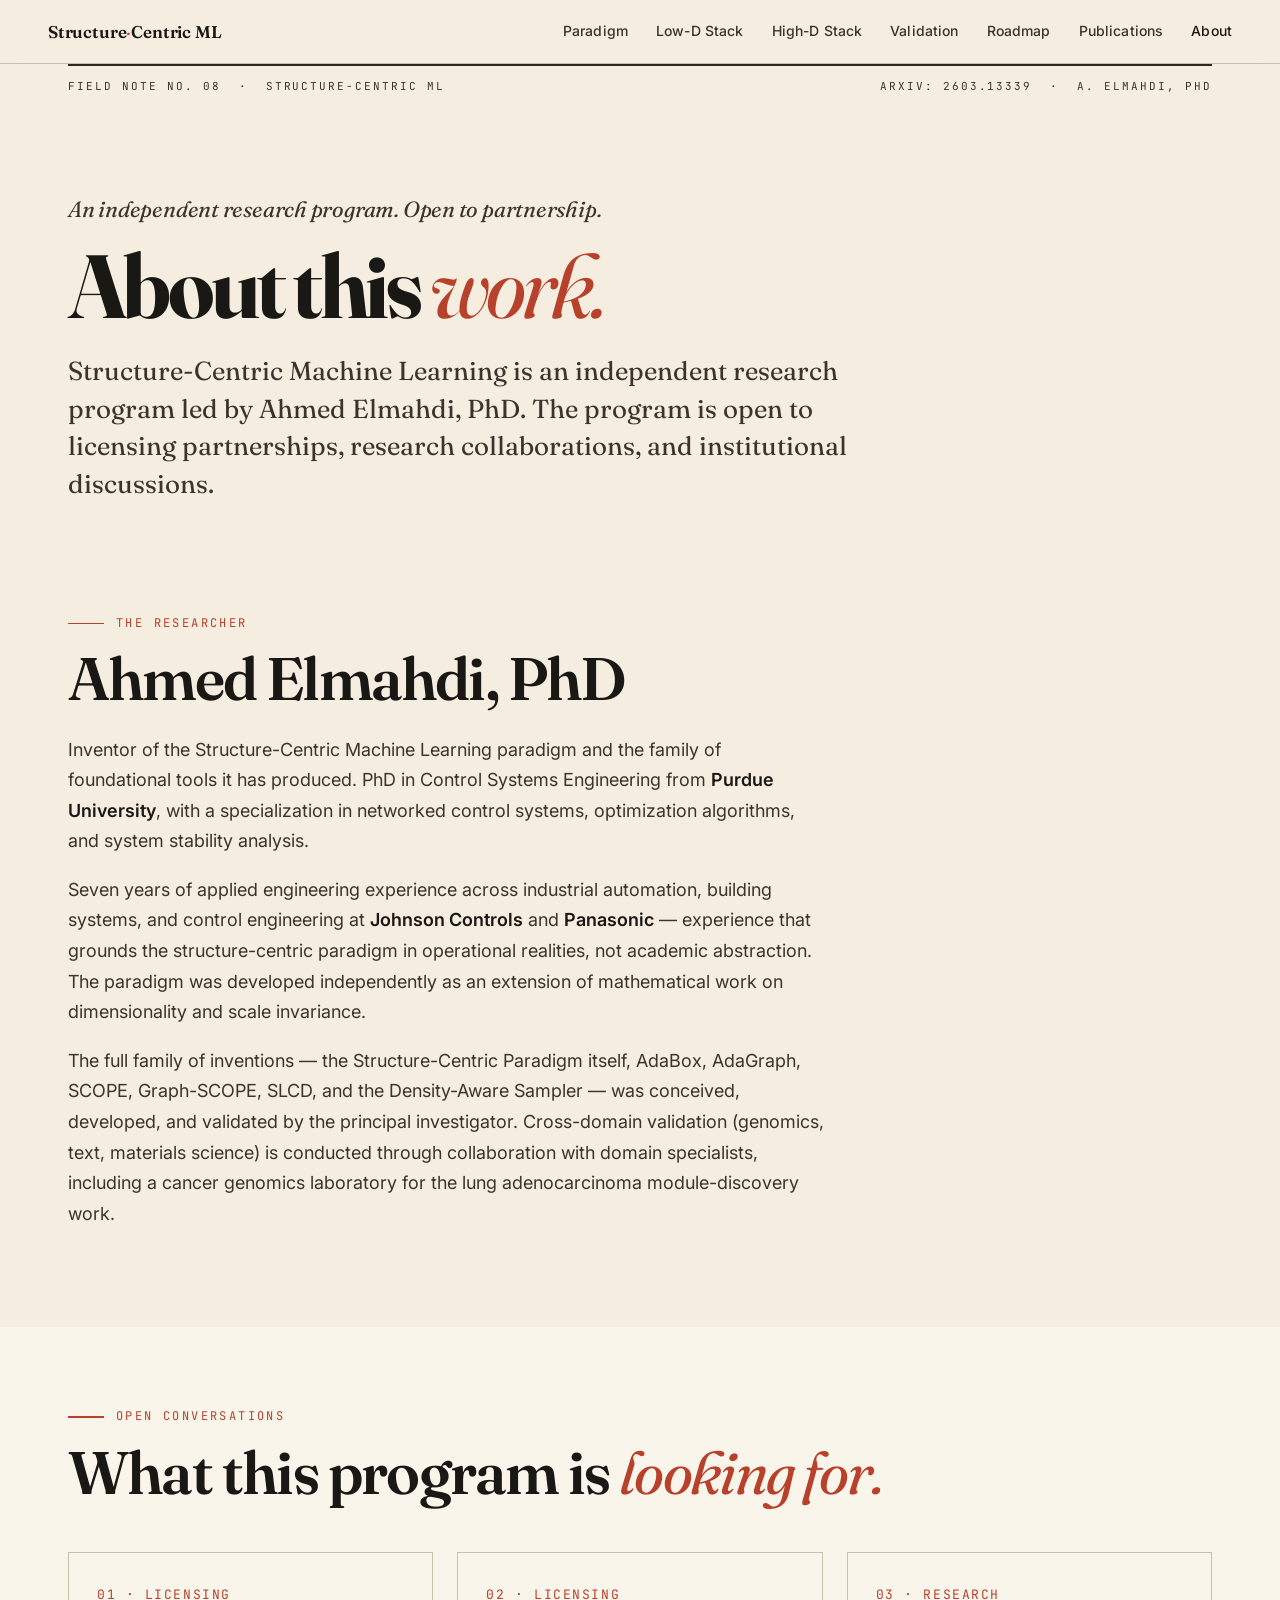
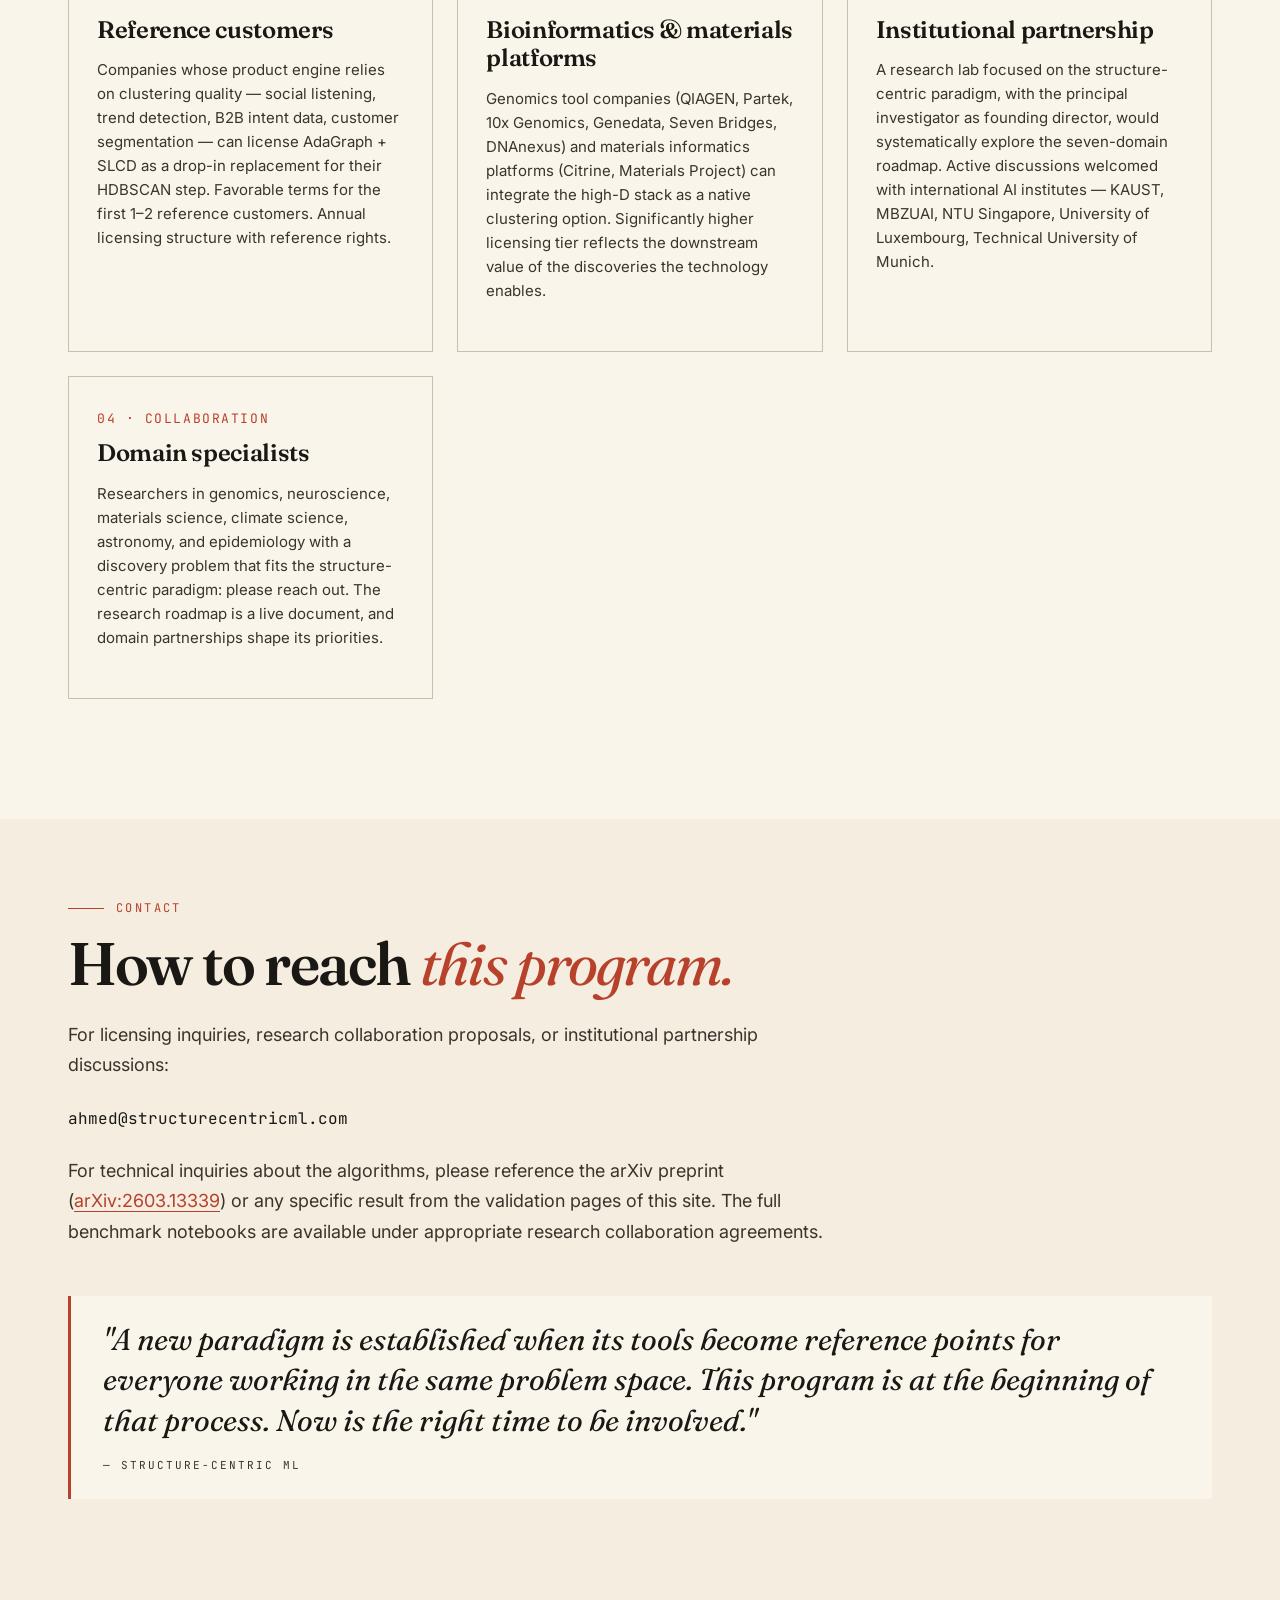
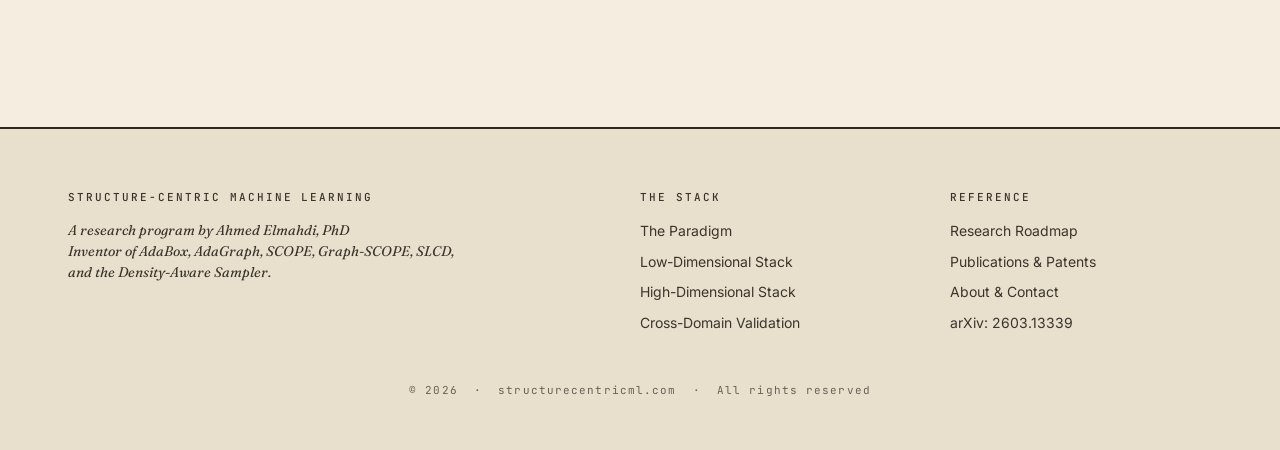
==== about.html @ 23258de5 "Launch structurecentricml.com" ====
<!DOCTYPE html>
<html lang="en">
<head>
<meta charset="utf-8"/>
<meta name="viewport" content="width=device-width, initial-scale=1"/>
<title>About & Contact — Structure-Centric ML</title>
<meta name="description" content="Structure-Centric Machine Learning: a new paradigm for native-dimensional clustering. AdaBox, AdaGraph, SCOPE, Graph-SCOPE, SLCD."/>
<link rel="preconnect" href="https://fonts.googleapis.com">
<link rel="preconnect" href="https://fonts.gstatic.com" crossorigin>
<link href="https://fonts.googleapis.com/css2?family=Fraunces:ital,opsz,wght@0,9..144,300;0,9..144,400;0,9..144,500;0,9..144,600;0,9..144,700;0,9..144,800;1,9..144,300;1,9..144,400;1,9..144,500;1,9..144,600&family=Inter:wght@300;400;500;600;700&family=JetBrains+Mono:wght@400;500&display=swap" rel="stylesheet">
<link rel="icon" type="image/svg+xml" href="favicon.svg"/>
<link rel="stylesheet" href="style.css"/>
</head>
<body>
<header class="topnav">
  <div class="topnav-inner">
    <a href="index.html" class="brand">Structure<span class="accent">·</span>Centric ML</a>
    <nav>
      <a href="paradigm.html"   >Paradigm</a>
      <a href="low-d.html"      >Low-D Stack</a>
      <a href="high-d.html"     >High-D Stack</a>
      <a href="validation.html" >Validation</a>
      <a href="roadmap.html"    >Roadmap</a>
      <a href="publications.html" >Publications</a>
      <a href="about.html"      class="current">About</a>
    </nav>
  </div>
</header>

<div class="container">
  <div class="issue-plate">
    <div>Field Note No. 08 &nbsp;·&nbsp; Structure-Centric ML</div>
    <div class="right">arXiv: 2603.13339 &nbsp;·&nbsp; A. Elmahdi, PhD</div>
  </div>
  <div class="page-hero">
    <div class="kicker">An independent research program. Open to partnership.</div>
    <h1>About this <span class="em">work.</span></h1>
    <p class="lede">Structure-Centric Machine Learning is an independent research program led by Ahmed Elmahdi, PhD. The program is open to licensing partnerships, research collaborations, and institutional discussions.</p>
  </div>
</div>

<section class="section">
  <div class="container">
    <div class="section-tag">The Researcher</div>
    <h2>Ahmed Elmahdi, PhD</h2>
    <p>
      Inventor of the Structure-Centric Machine Learning paradigm and the family of foundational tools
      it has produced. PhD in Control Systems Engineering from <strong>Purdue University</strong>, with a
      specialization in networked control systems, optimization algorithms, and system stability
      analysis.
    </p>
    <p>
      Seven years of applied engineering experience across industrial automation, building systems, and
      control engineering at <strong>Johnson Controls</strong> and <strong>Panasonic</strong> &mdash; experience that
      grounds the structure-centric paradigm in operational realities, not academic abstraction. The
      paradigm was developed independently as an extension of mathematical work on dimensionality
      and scale invariance.
    </p>
    <p>
      The full family of inventions &mdash; the Structure-Centric Paradigm itself, AdaBox, AdaGraph, SCOPE,
      Graph-SCOPE, SLCD, and the Density-Aware Sampler &mdash; was conceived, developed, and validated by
      the principal investigator. Cross-domain validation (genomics, text, materials science) is conducted
      through collaboration with domain specialists, including a cancer genomics laboratory for the
      lung adenocarcinoma module-discovery work.
    </p>
  </div>
</section>

<section class="section" style="background: var(--paper-soft);">
  <div class="container">
    <div class="section-tag">Open Conversations</div>
    <h2>What this program is <span class="em">looking for.</span></h2>

    <div class="card-grid mt-6">
      <div class="card">
        <div class="num">01 · LICENSING</div>
        <h3>Reference customers</h3>
        <p>
          Companies whose product engine relies on clustering quality &mdash; social listening, trend detection,
          B2B intent data, customer segmentation &mdash; can license AdaGraph + SLCD as a drop-in
          replacement for their HDBSCAN step. Favorable terms for the first 1&ndash;2 reference customers.
          Annual licensing structure with reference rights.
        </p>
      </div>
      <div class="card">
        <div class="num">02 · LICENSING</div>
        <h3>Bioinformatics &amp; materials platforms</h3>
        <p>
          Genomics tool companies (QIAGEN, Partek, 10x Genomics, Genedata, Seven Bridges, DNAnexus)
          and materials informatics platforms (Citrine, Materials Project) can integrate the high-D
          stack as a native clustering option. Significantly higher licensing tier reflects the
          downstream value of the discoveries the technology enables.
        </p>
      </div>
      <div class="card">
        <div class="num">03 · RESEARCH</div>
        <h3>Institutional partnership</h3>
        <p>
          A research lab focused on the structure-centric paradigm, with the principal investigator as
          founding director, would systematically explore the seven-domain roadmap. Active discussions
          welcomed with international AI institutes &mdash; KAUST, MBZUAI, NTU Singapore, University of
          Luxembourg, Technical University of Munich.
        </p>
      </div>
      <div class="card">
        <div class="num">04 · COLLABORATION</div>
        <h3>Domain specialists</h3>
        <p>
          Researchers in genomics, neuroscience, materials science, climate science, astronomy, and
          epidemiology with a discovery problem that fits the structure-centric paradigm: please
          reach out. The research roadmap is a live document, and domain partnerships shape its
          priorities.
        </p>
      </div>
    </div>
  </div>
</section>

<section class="section">
  <div class="container">
    <div class="section-tag">Contact</div>
    <h2>How to reach <span class="em">this program.</span></h2>
    <p>
      For licensing inquiries, research collaboration proposals, or institutional partnership discussions:
    </p>
    <p style="font-family: 'JetBrains Mono', monospace; font-size: 16px; color: var(--ink); margin-top: 24px;">
      ahmed@structurecentricml.com
    </p>
    <p style="margin-top: 24px;">
      For technical inquiries about the algorithms, please reference the arXiv preprint
      (<a href="https://arxiv.org/abs/2603.13339">arXiv:2603.13339</a>) or any specific result from the
      validation pages of this site. The full benchmark notebooks are available under appropriate
      research collaboration agreements.
    </p>
    <div class="callout mt-6">
      <div class="pull">A new paradigm is established when its tools become reference points for everyone working in the same problem space. This program is at the beginning of that process. Now is the right time to be involved.</div>
      <div class="attribution">— Structure-Centric ML</div>
    </div>
  </div>
</section>

<footer class="site-footer">
  <div class="footer-inner">
    <div>
      <h4>Structure-Centric Machine Learning</h4>
      <p class="credit">A research program by Ahmed Elmahdi, PhD<br/>
      Inventor of AdaBox, AdaGraph, SCOPE, Graph-SCOPE, SLCD,<br/>
      and the Density-Aware Sampler.</p>
    </div>
    <div>
      <h4>The Stack</h4>
      <ul>
        <li><a href="paradigm.html">The Paradigm</a></li>
        <li><a href="low-d.html">Low-Dimensional Stack</a></li>
        <li><a href="high-d.html">High-Dimensional Stack</a></li>
        <li><a href="validation.html">Cross-Domain Validation</a></li>
      </ul>
    </div>
    <div>
      <h4>Reference</h4>
      <ul>
        <li><a href="roadmap.html">Research Roadmap</a></li>
        <li><a href="publications.html">Publications &amp; Patents</a></li>
        <li><a href="about.html">About &amp; Contact</a></li>
        <li><a href="https://arxiv.org/abs/2603.13339">arXiv: 2603.13339</a></li>
      </ul>
    </div>
  </div>
  <div class="colophon">© 2026 &nbsp;·&nbsp; structurecentricml.com &nbsp;·&nbsp; All rights reserved</div>
</footer>
</body></html>
---- style.css ----
/* ─────────────────────────────────────────────────────────
   Structure-Centric ML — Editorial Design System
   ───────────────────────────────────────────────────────── */

:root {
  --paper:        #F4EDE0;
  --paper-deep:   #E8DFCC;
  --paper-soft:   #FAF5EA;
  --ink:          #1A1814;
  --ink-soft:     #3A342C;
  --ink-mute:     #6A6258;
  --rule:         #2C2820;
  --rule-soft:    #C8C0AE;
  --accent:       #B8412C;     /* warm red */
  --accent-soft:  #C9485B;
  --navy:         #2A4A6A;
  --navy-soft:    #3D6385;
  --good:         #4A6B47;
  --gold:         #B89530;
  --shadow:       rgba(40, 30, 20, 0.08);
}

* { margin: 0; padding: 0; box-sizing: border-box; }
html { scroll-behavior: smooth; }
body {
  background: var(--paper);
  color: var(--ink);
  font-family: 'Inter', -apple-system, BlinkMacSystemFont, sans-serif;
  font-size: 17px;
  line-height: 1.6;
  -webkit-font-smoothing: antialiased;
  text-rendering: optimizeLegibility;
}
img { max-width: 100%; height: auto; display: block; }

/* ─── Typography ─── */
.serif       { font-family: 'Fraunces', 'Iowan Old Style', Georgia, serif; }
.mono        { font-family: 'JetBrains Mono', 'Menlo', monospace; }
h1, h2, h3, h4 { font-family: 'Fraunces', 'Iowan Old Style', Georgia, serif; }
h1 { font-weight: 700; letter-spacing: -0.04em; line-height: 0.96; }
h2 { font-weight: 600; letter-spacing: -0.025em; line-height: 1.06; }
h3 { font-weight: 600; letter-spacing: -0.015em; line-height: 1.18; }
em, .it { font-style: italic; }

a {
  color: var(--accent);
  text-decoration: none;
  border-bottom: 1px solid currentColor;
  transition: color 120ms ease, border-color 120ms ease;
}
a:hover { color: var(--ink); }

/* ─── Layout primitives ─── */
.container { max-width: 1240px; margin: 0 auto; padding: 0 48px; }
.narrow    { max-width: 820px;  margin: 0 auto; padding: 0 32px; }
.medium    { max-width: 1080px; margin: 0 auto; padding: 0 40px; }

@media (max-width: 720px) {
  .container, .medium, .narrow { padding-left: 24px; padding-right: 24px; }
  body { font-size: 16px; }
}

/* ─── Top navigation ─── */
.topnav {
  position: sticky; top: 0; z-index: 50;
  background: rgba(244, 237, 224, 0.92);
  backdrop-filter: blur(10px);
  border-bottom: 1px solid var(--rule-soft);
}
.topnav-inner {
  display: flex; align-items: center; justify-content: space-between;
  padding: 18px 48px; max-width: 1400px; margin: 0 auto;
}
.topnav .brand {
  font-family: 'Fraunces', serif;
  font-weight: 600; font-size: 17px;
  letter-spacing: -0.01em;
  color: var(--ink); border: none;
}
.topnav .brand .accent { color: var(--accent); font-style: italic; font-weight: 500; }
.topnav nav { display: flex; gap: 28px; align-items: center; }
.topnav nav a {
  color: var(--ink-soft); border: none;
  font-size: 14px; font-weight: 500;
  letter-spacing: 0.01em;
}
.topnav nav a:hover { color: var(--accent); }
.topnav nav a.current { color: var(--ink); }

@media (max-width: 720px) {
  .topnav-inner { padding: 14px 24px; flex-wrap: wrap; gap: 12px; }
  .topnav nav { gap: 18px; flex-wrap: wrap; }
  .topnav nav a { font-size: 13px; }
}

/* ─── Issue plate (top of every page) ─── */
.issue-plate {
  display: flex; justify-content: space-between; align-items: flex-start;
  border-top: 2px solid var(--rule);
  padding-top: 12px;
  font-family: 'JetBrains Mono', monospace;
  font-size: 11px;
  letter-spacing: 0.18em;
  text-transform: uppercase;
  color: var(--ink-soft);
  margin-bottom: 36px;
}
.issue-plate .right { text-align: right; }

/* ─── Hero / page header ─── */
.page-hero { padding: 60px 0 30px; }
.kicker {
  font-family: 'Fraunces', serif;
  font-style: italic; font-weight: 400;
  font-size: 22px; color: var(--ink-soft);
  margin-bottom: 16px; letter-spacing: -0.01em;
}
.page-hero h1 {
  font-size: clamp(48px, 7vw, 92px);
  margin-bottom: 24px;
}
.page-hero h1 .em { font-style: italic; font-weight: 400; color: var(--accent); }
.page-hero .lede {
  font-family: 'Fraunces', serif;
  font-size: clamp(20px, 2.2vw, 26px);
  line-height: 1.45;
  color: var(--ink-soft);
  max-width: 780px;
  margin-top: 24px;
}

/* ─── Section heading ─── */
.section { padding: 80px 0; }
.section-tag {
  font-family: 'JetBrains Mono', monospace;
  font-size: 12px; letter-spacing: 0.2em;
  text-transform: uppercase;
  color: var(--accent);
  margin-bottom: 14px;
  display: flex; align-items: center; gap: 12px;
}
.section-tag::before {
  content: ''; width: 36px; height: 1.5px;
  background: var(--accent); display: inline-block;
}
.section h2 {
  font-size: clamp(36px, 5vw, 60px);
  margin-bottom: 24px;
  letter-spacing: -0.03em;
}
.section h2 .em { font-style: italic; font-weight: 400; color: var(--accent); }
.section p {
  font-size: 18px;
  line-height: 1.7;
  color: var(--ink-soft);
  margin-bottom: 18px;
  max-width: 760px;
}
.section p strong { color: var(--ink); font-weight: 600; }

/* ─── Stat tiles ─── */
.stat-grid {
  display: grid;
  grid-template-columns: repeat(auto-fit, minmax(220px, 1fr));
  gap: 32px;
  margin: 48px 0;
}
.stat {
  border-top: 2px solid var(--rule);
  padding-top: 18px;
}
.stat .num {
  font-family: 'Fraunces', serif;
  font-weight: 700;
  font-size: clamp(44px, 5vw, 64px);
  line-height: 1;
  color: var(--ink);
  letter-spacing: -0.03em;
}
.stat .num .unit { font-weight: 400; font-size: 0.5em; color: var(--ink-mute); margin-left: 6px; }
.stat .label {
  font-family: 'JetBrains Mono', monospace;
  font-size: 11px;
  letter-spacing: 0.16em;
  text-transform: uppercase;
  color: var(--ink-soft);
  margin-top: 12px;
}
.stat .desc {
  font-size: 14px;
  color: var(--ink-soft);
  margin-top: 8px;
  line-height: 1.5;
}

/* ─── Cards ─── */
.card-grid {
  display: grid;
  grid-template-columns: repeat(auto-fit, minmax(300px, 1fr));
  gap: 24px;
  margin: 40px 0;
}
.card {
  background: var(--paper-soft);
  border: 1px solid var(--rule-soft);
  padding: 32px 28px;
  transition: transform 200ms ease, border-color 200ms ease;
}
.card:hover { transform: translateY(-2px); border-color: var(--ink-soft); }
.card .num {
  font-family: 'JetBrains Mono', monospace;
  font-size: 13px; color: var(--accent);
  letter-spacing: 0.12em;
  margin-bottom: 10px;
}
.card h3 {
  font-size: 24px;
  margin-bottom: 14px;
  color: var(--ink);
}
.card p {
  font-size: 15px;
  line-height: 1.6;
  color: var(--ink-soft);
  margin-bottom: 16px;
}
.card .arrow {
  font-family: 'JetBrains Mono', monospace;
  font-size: 12px; letter-spacing: 0.1em;
  text-transform: uppercase;
  color: var(--accent);
  border: none;
}

/* ─── Figure (image + caption) ─── */
figure {
  margin: 40px 0;
  background: var(--paper-soft);
  border: 1px solid var(--rule-soft);
  padding: 16px;
}
figure img { width: 100%; }
figure figcaption {
  font-family: 'Fraunces', serif;
  font-size: 14px; font-style: italic;
  color: var(--ink-soft);
  margin-top: 14px;
  padding: 0 8px 4px;
  line-height: 1.5;
}
figure figcaption .src {
  font-family: 'JetBrains Mono', monospace;
  font-style: normal;
  font-size: 11px;
  color: var(--ink-mute);
  letter-spacing: 0.08em;
  text-transform: uppercase;
  margin-top: 6px;
  display: block;
}

/* ─── Big quote / callout ─── */
.callout {
  border-left: 3px solid var(--accent);
  padding: 24px 32px;
  margin: 48px 0;
  background: var(--paper-soft);
}
.callout .pull {
  font-family: 'Fraunces', serif;
  font-size: clamp(22px, 2.6vw, 30px);
  font-style: italic;
  line-height: 1.35;
  color: var(--ink);
  margin-bottom: 16px;
}
.callout .pull::before { content: '"'; }
.callout .pull::after  { content: '"'; }
.callout .attribution {
  font-family: 'JetBrains Mono', monospace;
  font-size: 11px;
  text-transform: uppercase;
  letter-spacing: 0.18em;
  color: var(--ink-soft);
}

/* ─── Tables ─── */
table {
  width: 100%; border-collapse: collapse;
  margin: 28px 0;
  font-size: 15px;
}
th, td {
  padding: 12px 14px; text-align: left;
  border-bottom: 1px solid var(--rule-soft);
}
th {
  font-family: 'JetBrains Mono', monospace;
  font-size: 11px; letter-spacing: 0.12em;
  text-transform: uppercase; color: var(--ink-soft);
  font-weight: 500;
  border-bottom: 2px solid var(--rule);
}
td.num, th.num { text-align: right; font-variant-numeric: tabular-nums; }
td.win { color: var(--good); font-weight: 600; }
td.loss { color: var(--accent); font-weight: 600; }
.bg-row { background: var(--paper-soft); }

/* ─── Stack diagram (used on Low-D / High-D pages) ─── */
.stack {
  display: grid; gap: 16px;
  margin: 40px 0;
}
.stack .layer {
  display: grid;
  grid-template-columns: 60px 1fr;
  gap: 24px; align-items: start;
  padding: 24px; background: var(--paper-soft);
  border: 1px solid var(--rule-soft);
}
.stack .layer .num {
  font-family: 'Fraunces', serif;
  font-weight: 800; font-size: 36px;
  line-height: 1; color: var(--accent);
  font-feature-settings: "lnum";
}
.stack .layer h3 { font-size: 22px; margin-bottom: 6px; }
.stack .layer .role {
  font-family: 'JetBrains Mono', monospace;
  font-size: 11px; letter-spacing: 0.12em;
  text-transform: uppercase; color: var(--ink-soft);
  margin-bottom: 10px;
}
.stack .layer p { font-size: 15px; margin-bottom: 0; }

/* ─── Footer ─── */
.site-footer {
  border-top: 2px solid var(--rule);
  margin-top: 100px;
  padding: 60px 0 50px;
  background: var(--paper-deep);
}
.site-footer .footer-inner {
  display: grid;
  grid-template-columns: 2fr 1fr 1fr;
  gap: 48px;
  max-width: 1240px; margin: 0 auto;
  padding: 0 48px;
}
.site-footer h4 {
  font-family: 'JetBrains Mono', monospace;
  font-size: 11px; font-weight: 500;
  letter-spacing: 0.18em;
  text-transform: uppercase; color: var(--ink-soft);
  margin-bottom: 14px;
}
.site-footer .credit {
  font-family: 'Fraunces', serif; font-size: 14px;
  font-style: italic; color: var(--ink-soft);
  line-height: 1.5;
}
.site-footer ul { list-style: none; }
.site-footer ul li { margin-bottom: 8px; font-size: 14px; }
.site-footer a { color: var(--ink-soft); border: none; }
.site-footer a:hover { color: var(--accent); }
.site-footer .colophon {
  text-align: center; margin-top: 40px;
  font-family: 'JetBrains Mono', monospace;
  font-size: 11px; color: var(--ink-mute);
  letter-spacing: 0.1em;
}

@media (max-width: 720px) {
  .site-footer .footer-inner { grid-template-columns: 1fr; gap: 32px; padding: 0 24px; }
}

/* ─── Hero takeaway full-bleed ─── */
.full-bleed {
  width: 100%;
  margin: 60px 0;
  border: 1px solid var(--rule-soft);
}
.full-bleed img { width: 100%; display: block; }

/* ─── Misc helpers ─── */
.mt-0  { margin-top: 0 !important; }
.mt-2  { margin-top: 16px; }
.mt-4  { margin-top: 32px; }
.mt-6  { margin-top: 48px; }
.muted { color: var(--ink-mute); }
.divider { height: 1px; background: var(--rule-soft); margin: 60px 0; }
.heavy-divider { height: 2px; background: var(--rule); margin: 60px 0; }

.pillrow { display: flex; flex-wrap: wrap; gap: 8px; margin: 16px 0; }
.pill {
  font-family: 'JetBrains Mono', monospace;
  font-size: 11px; letter-spacing: 0.1em;
  text-transform: uppercase;
  padding: 4px 10px;
  border: 1px solid var(--rule-soft);
  color: var(--ink-soft);
  background: var(--paper-soft);
}
.pill.accent { color: var(--accent); border-color: var(--accent); }
.pill.good   { color: var(--good); border-color: var(--good); }
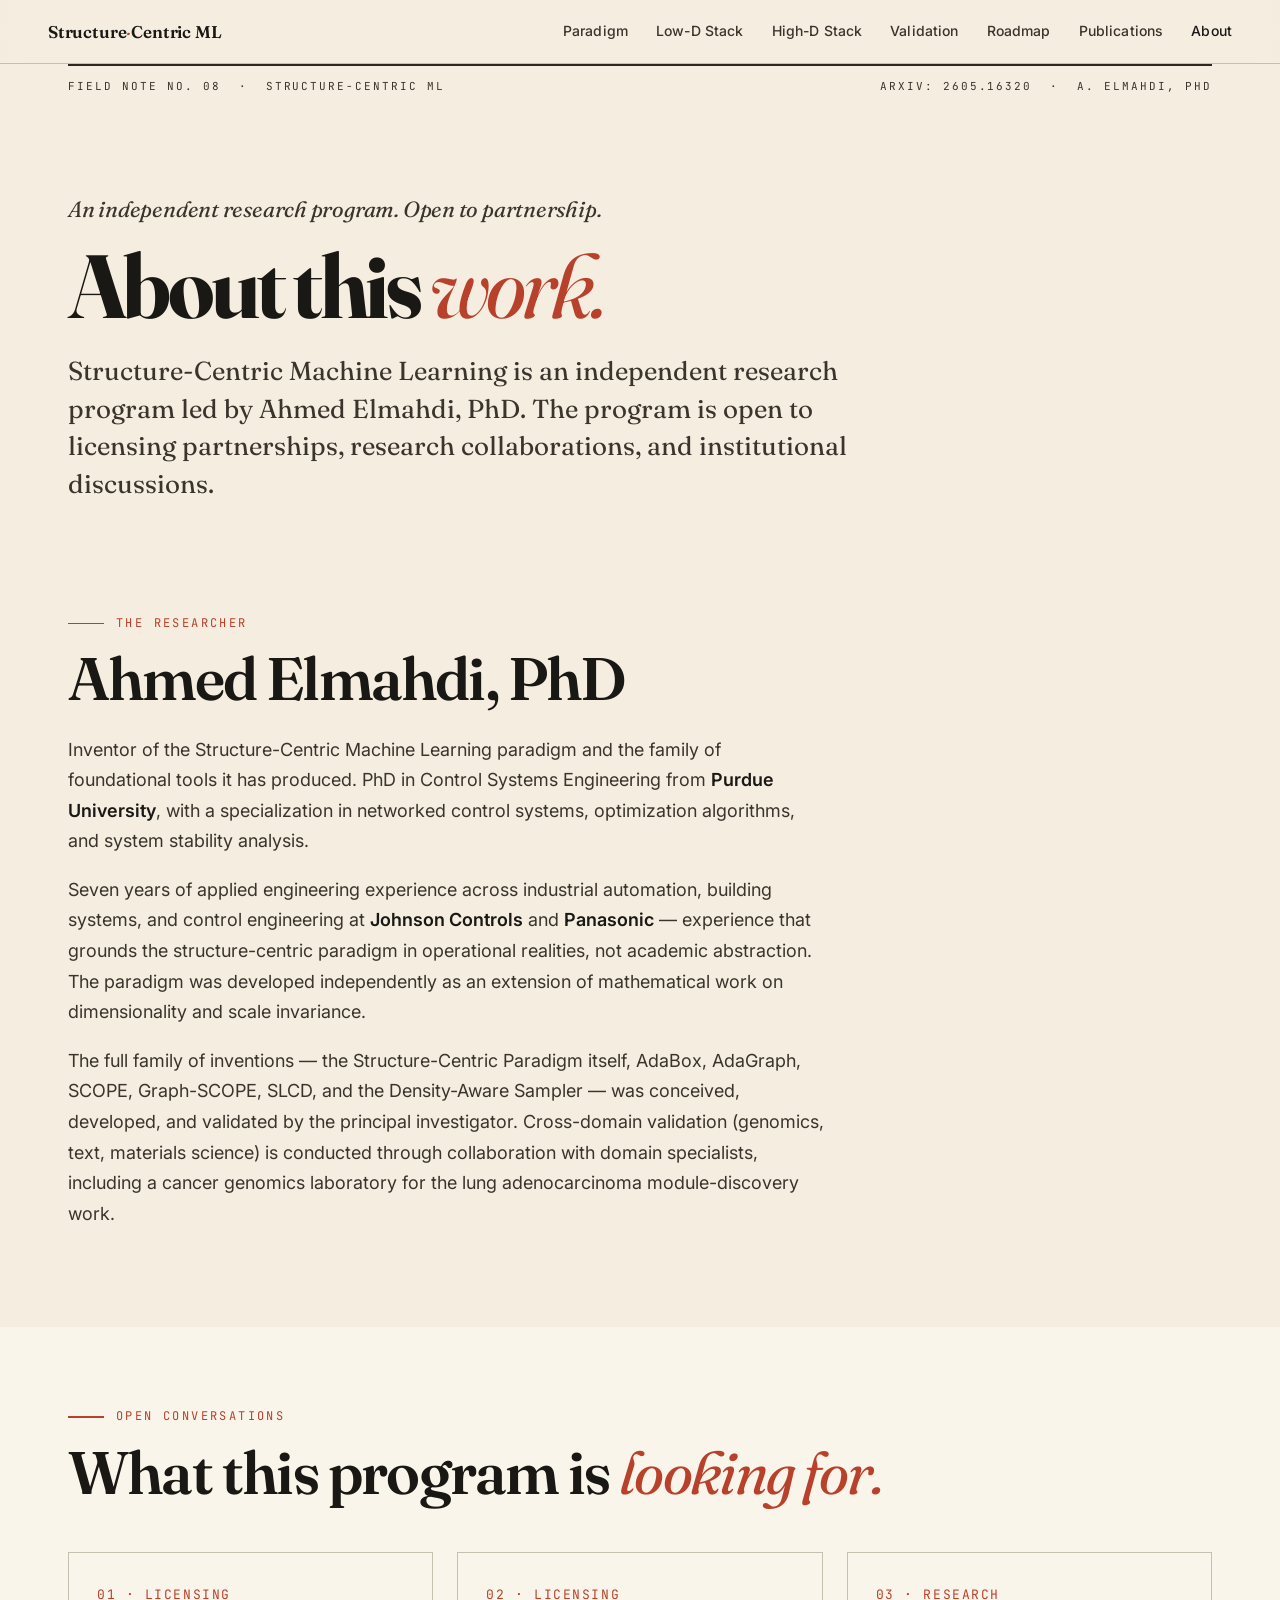
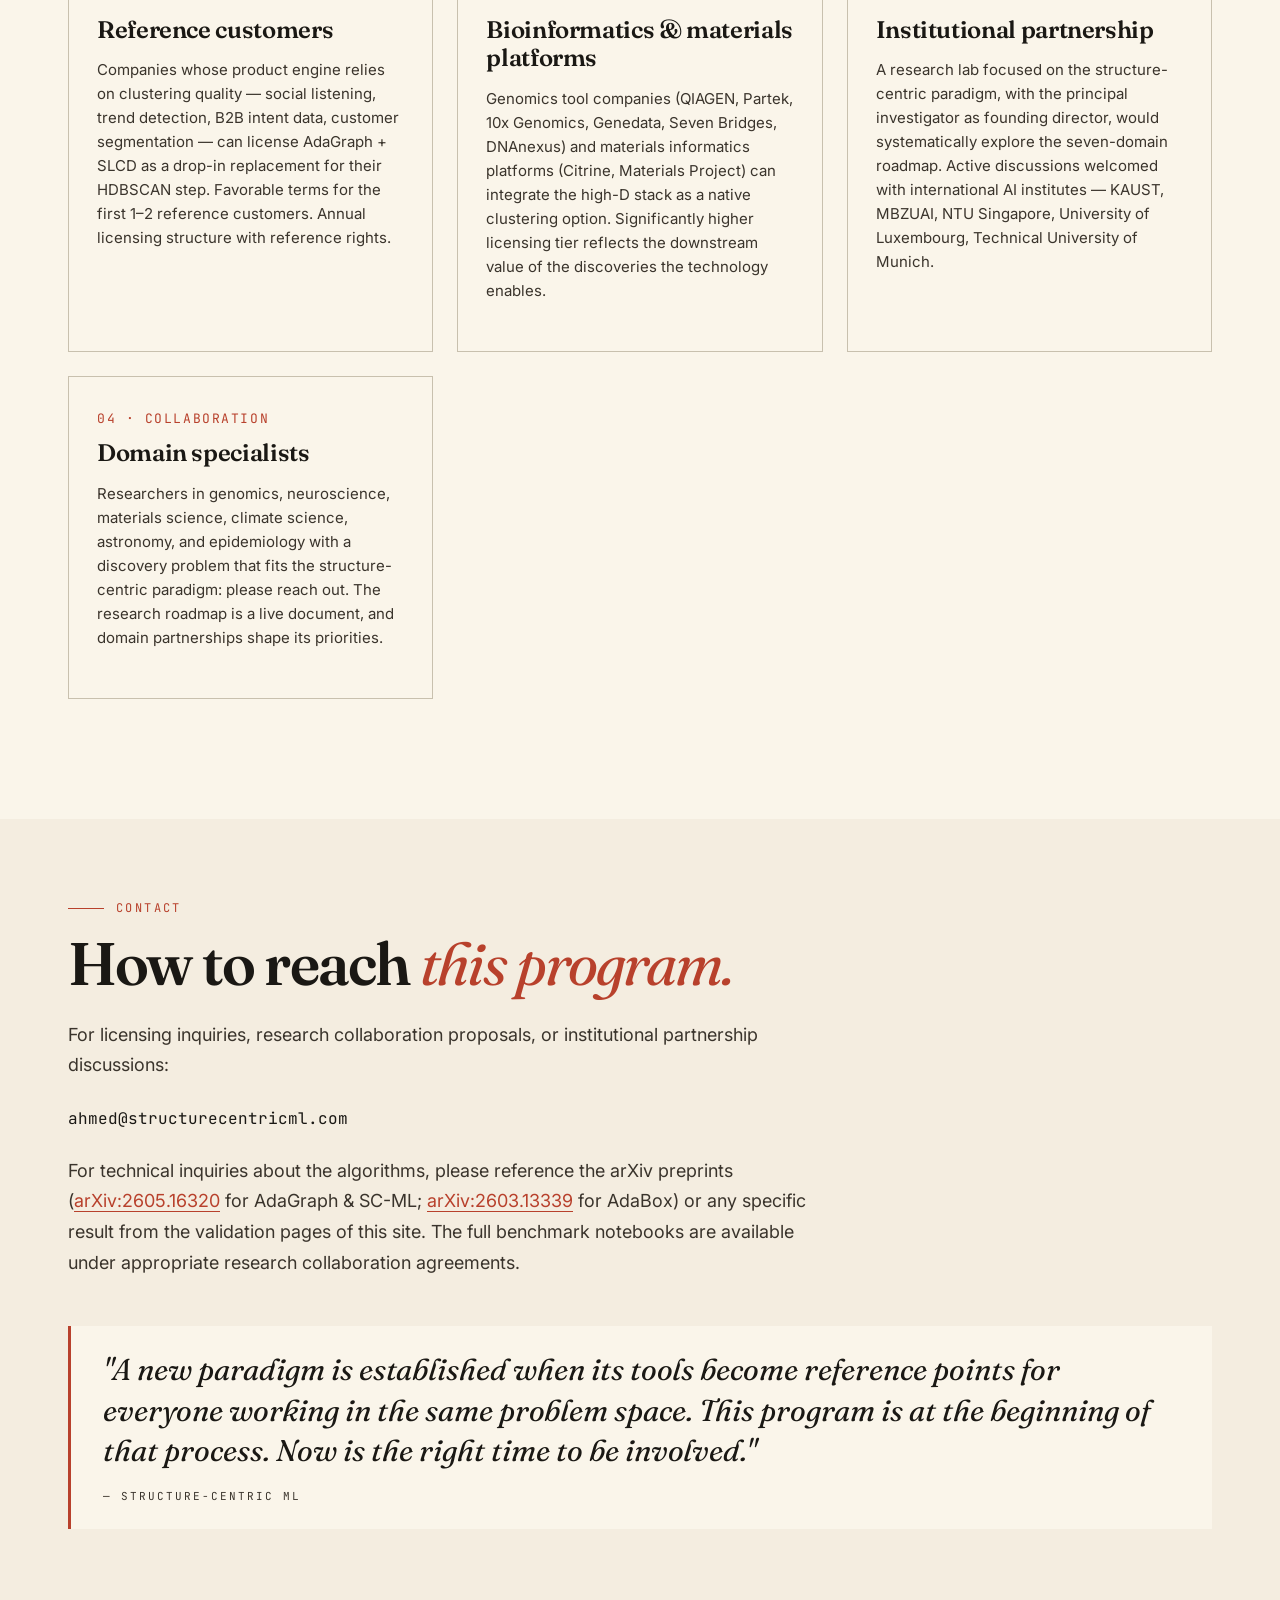
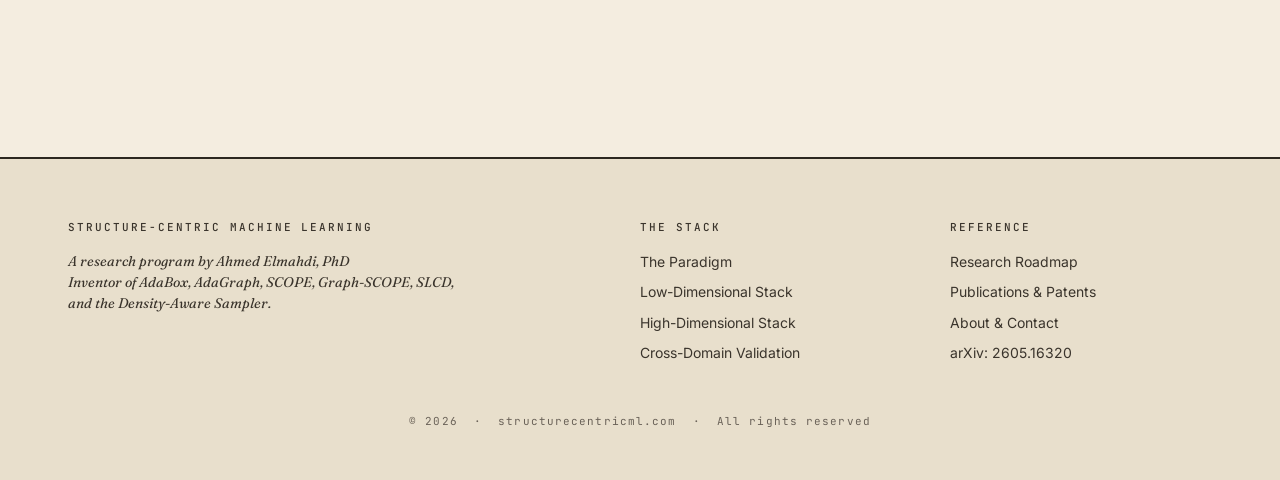
==== commit fd0ff46b: "Add AdaGraph arXiv:2605.16320 as primary SC-ML reference" ====
--- a/about.html
+++ b/about.html
@@ -30,7 +30,7 @@
 <div class="container">
   <div class="issue-plate">
     <div>Field Note No. 08 &nbsp;·&nbsp; Structure-Centric ML</div>
-    <div class="right">arXiv: 2603.13339 &nbsp;·&nbsp; A. Elmahdi, PhD</div>
+    <div class="right">arXiv: 2605.16320 &nbsp;·&nbsp; A. Elmahdi, PhD</div>
   </div>
   <div class="page-hero">
     <div class="kicker">An independent research program. Open to partnership.</div>
@@ -127,8 +127,9 @@
       ahmed@structurecentricml.com
     </p>
     <p style="margin-top: 24px;">
-      For technical inquiries about the algorithms, please reference the arXiv preprint
-      (<a href="https://arxiv.org/abs/2603.13339">arXiv:2603.13339</a>) or any specific result from the
+      For technical inquiries about the algorithms, please reference the arXiv preprints
+      (<a href="https://arxiv.org/abs/2605.16320">arXiv:2605.16320</a> for AdaGraph &amp; SC-ML;
+      <a href="https://arxiv.org/abs/2603.13339">arXiv:2603.13339</a> for AdaBox) or any specific result from the
       validation pages of this site. The full benchmark notebooks are available under appropriate
       research collaboration agreements.
     </p>
@@ -162,7 +163,7 @@
         <li><a href="roadmap.html">Research Roadmap</a></li>
         <li><a href="publications.html">Publications &amp; Patents</a></li>
         <li><a href="about.html">About &amp; Contact</a></li>
-        <li><a href="https://arxiv.org/abs/2603.13339">arXiv: 2603.13339</a></li>
+        <li><a href="https://arxiv.org/abs/2605.16320">arXiv: 2605.16320</a></li>
       </ul>
     </div>
   </div>
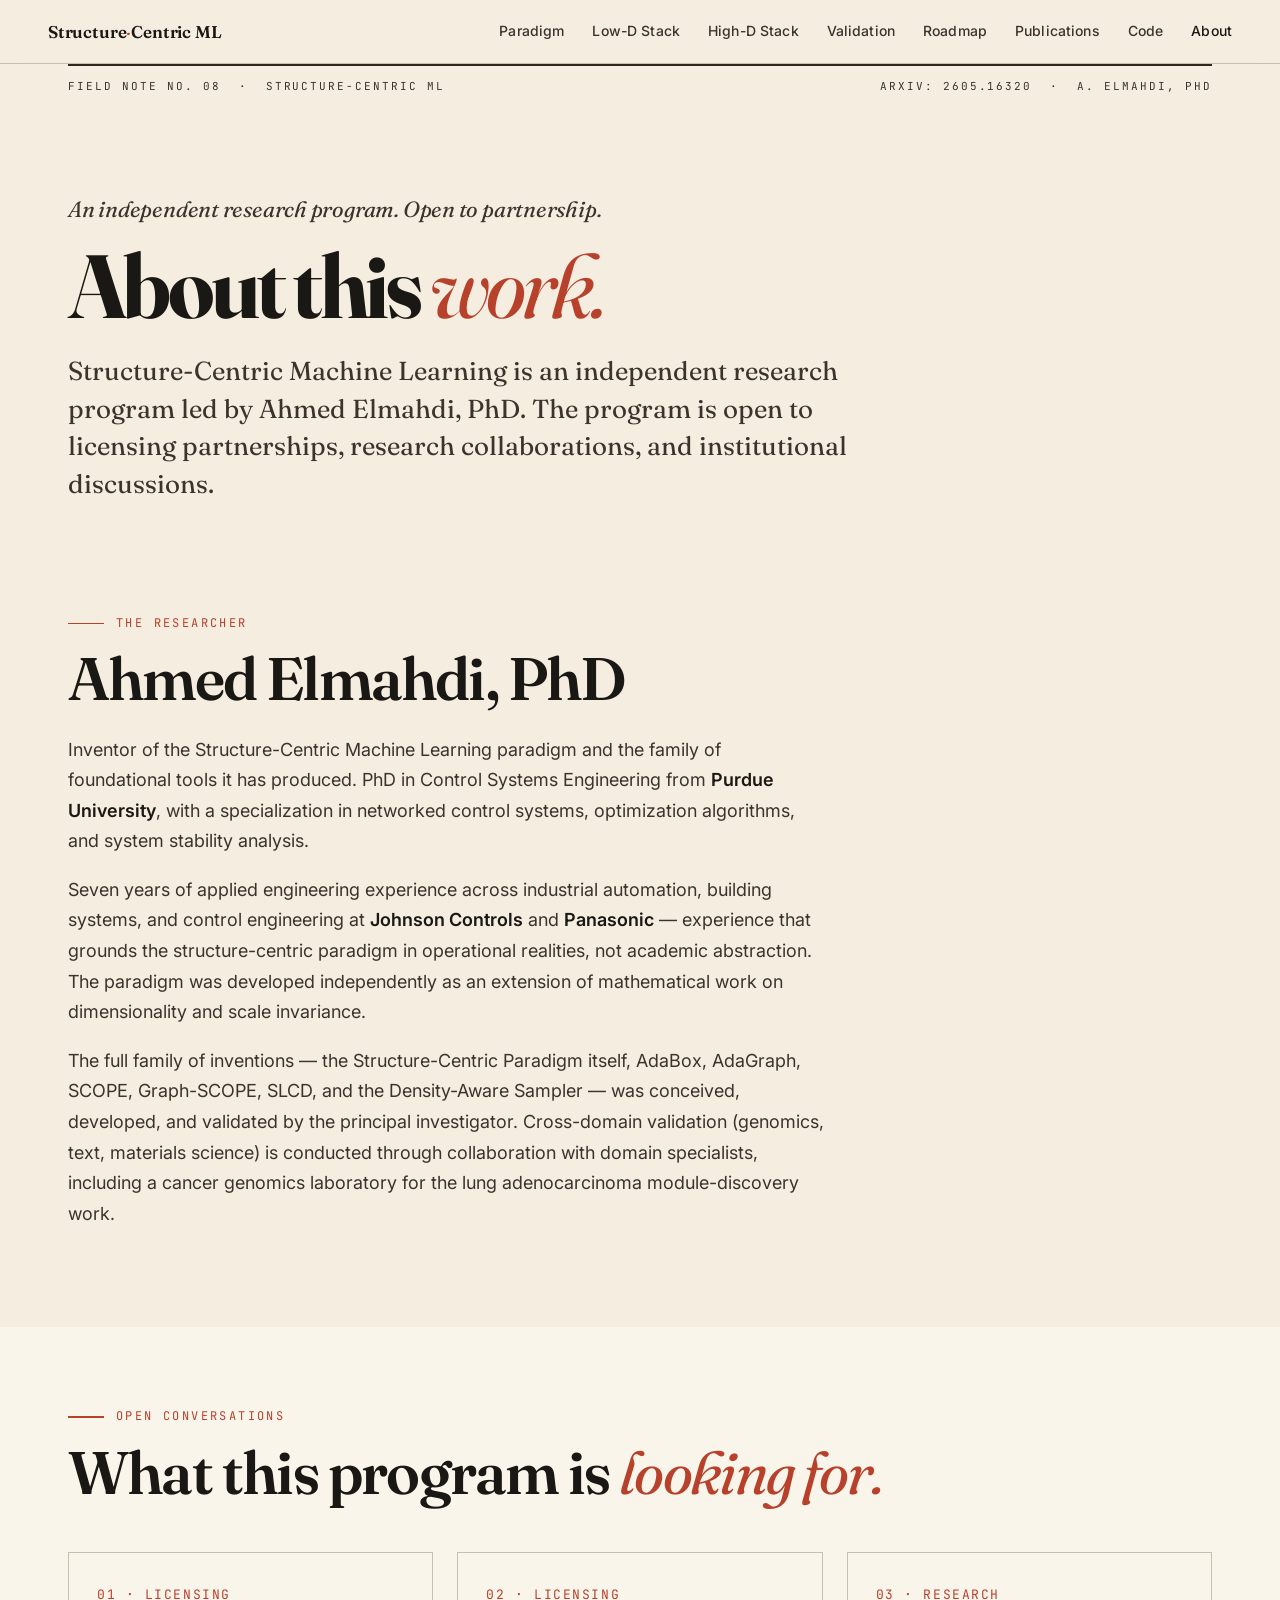
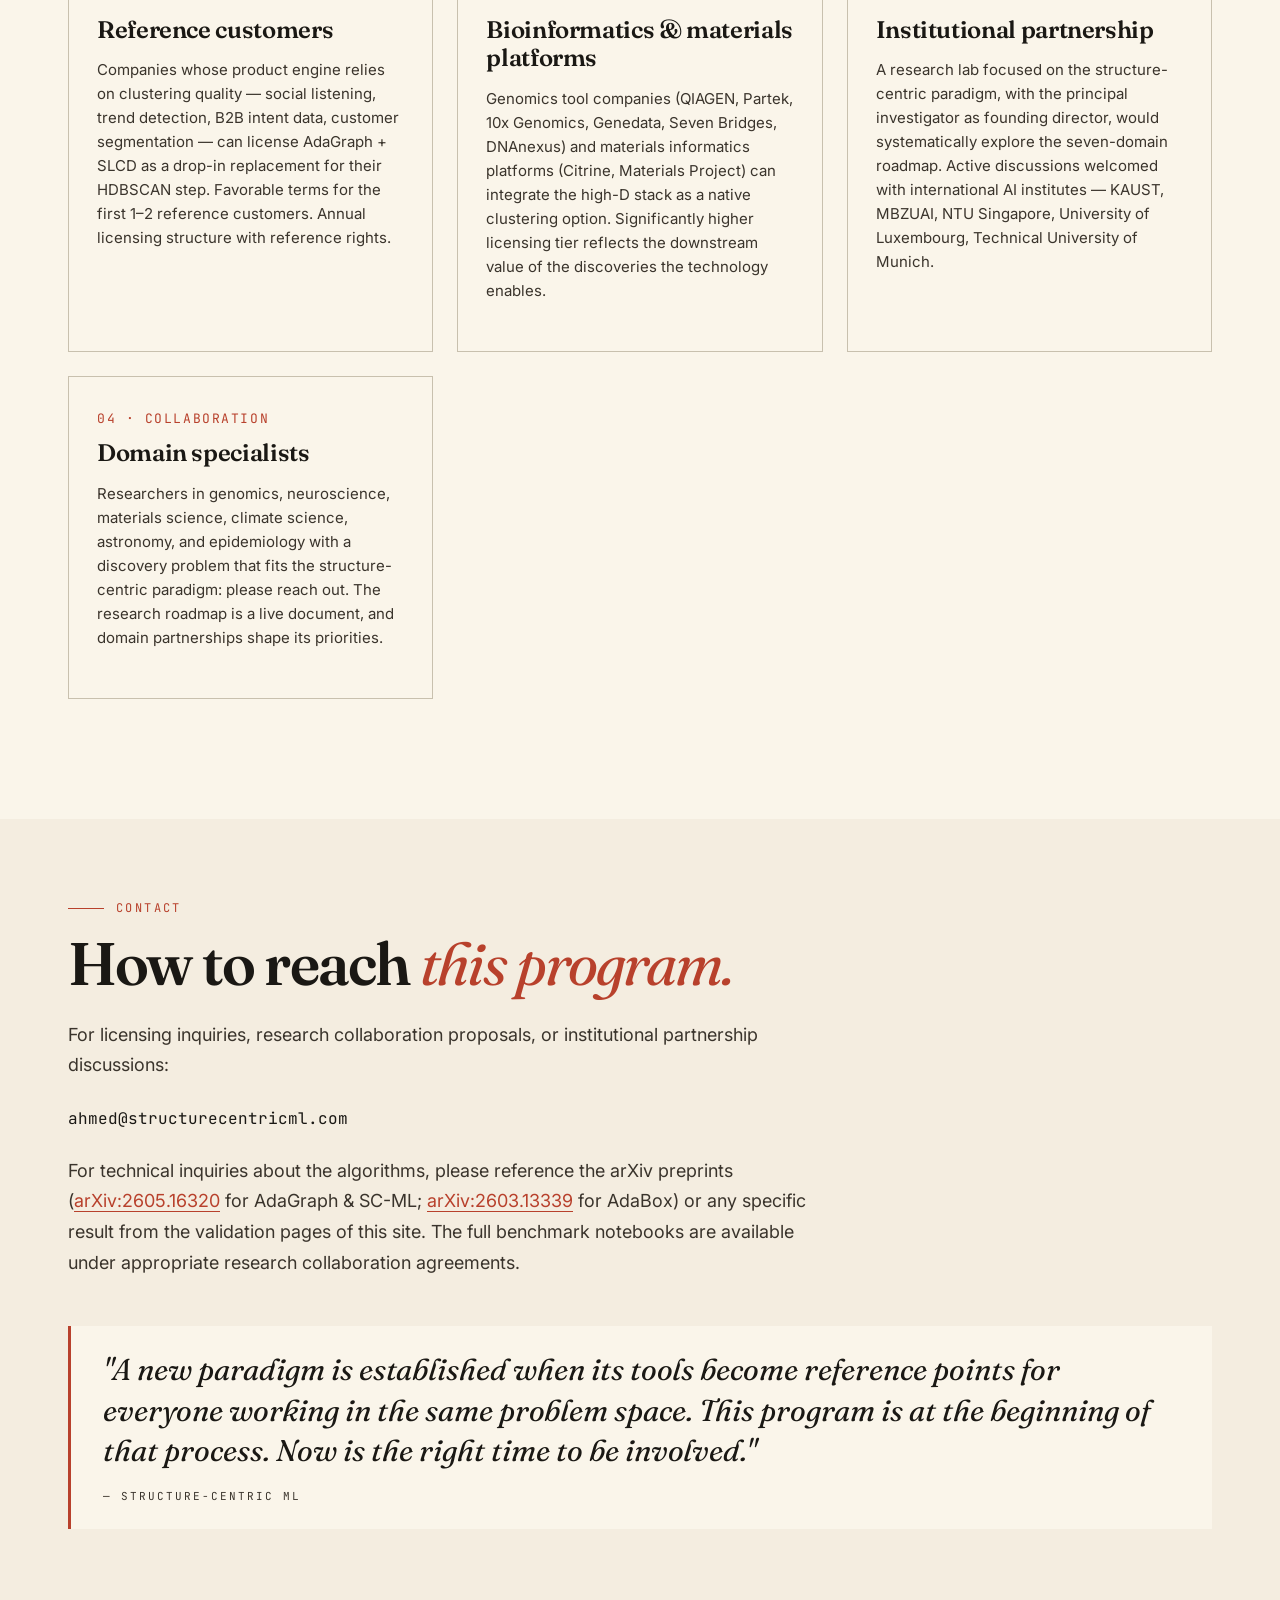
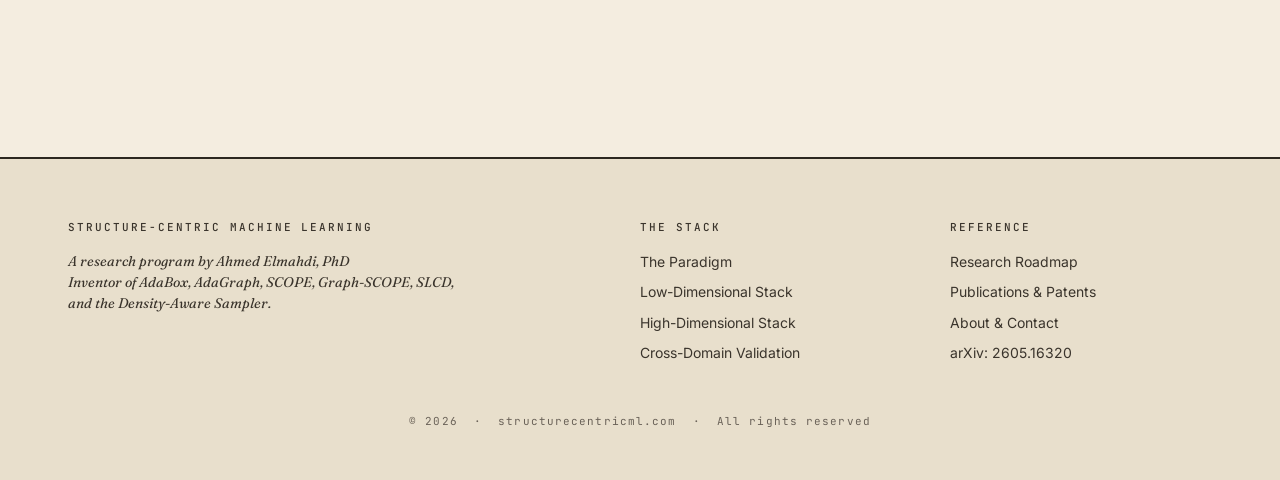
==== commit fface4ac: "Add link to GitHub repository in about.html" ====
--- a/about.html
+++ b/about.html
@@ -22,6 +22,7 @@
       <a href="validation.html" >Validation</a>
       <a href="roadmap.html"    >Roadmap</a>
       <a href="publications.html" >Publications</a>
+      <a href="https://github.com/When-Plan-B-Comes-First/scml" >Code</a>
       <a href="about.html"      class="current">About</a>
     </nav>
   </div>
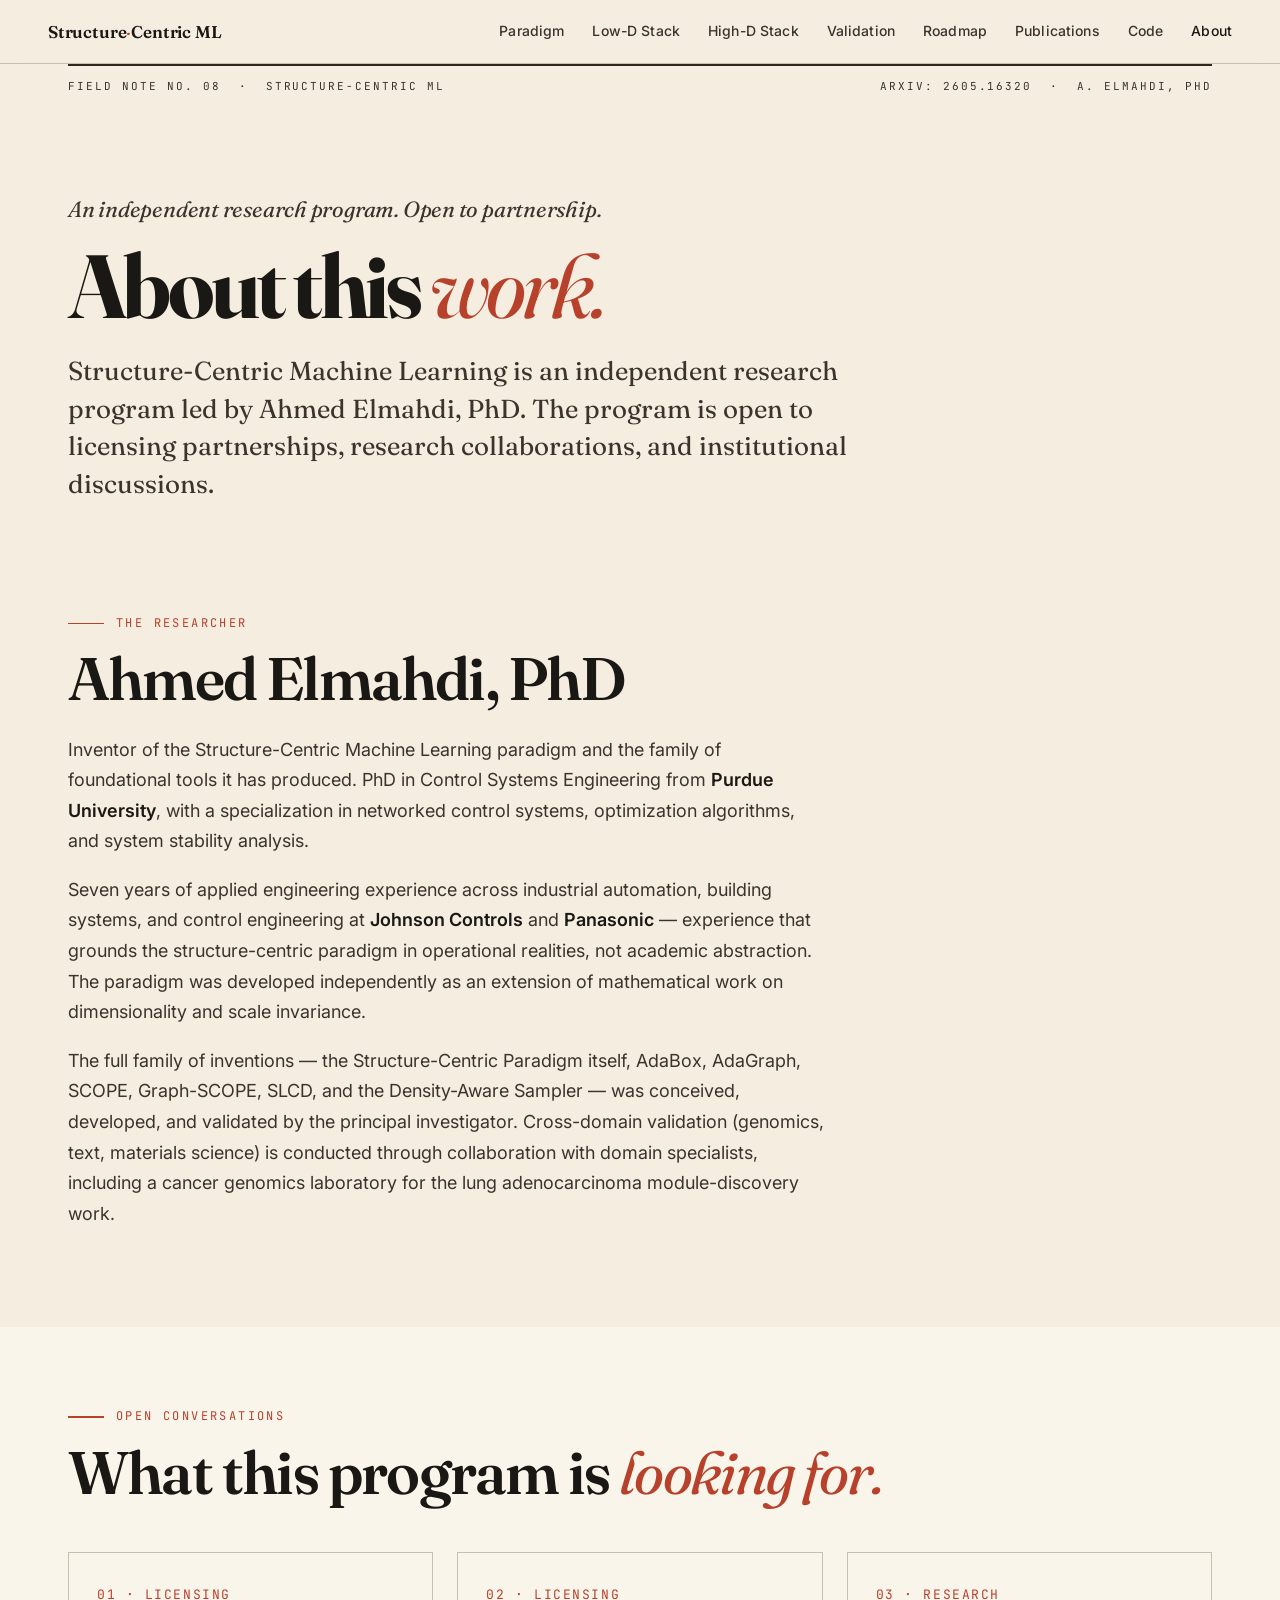
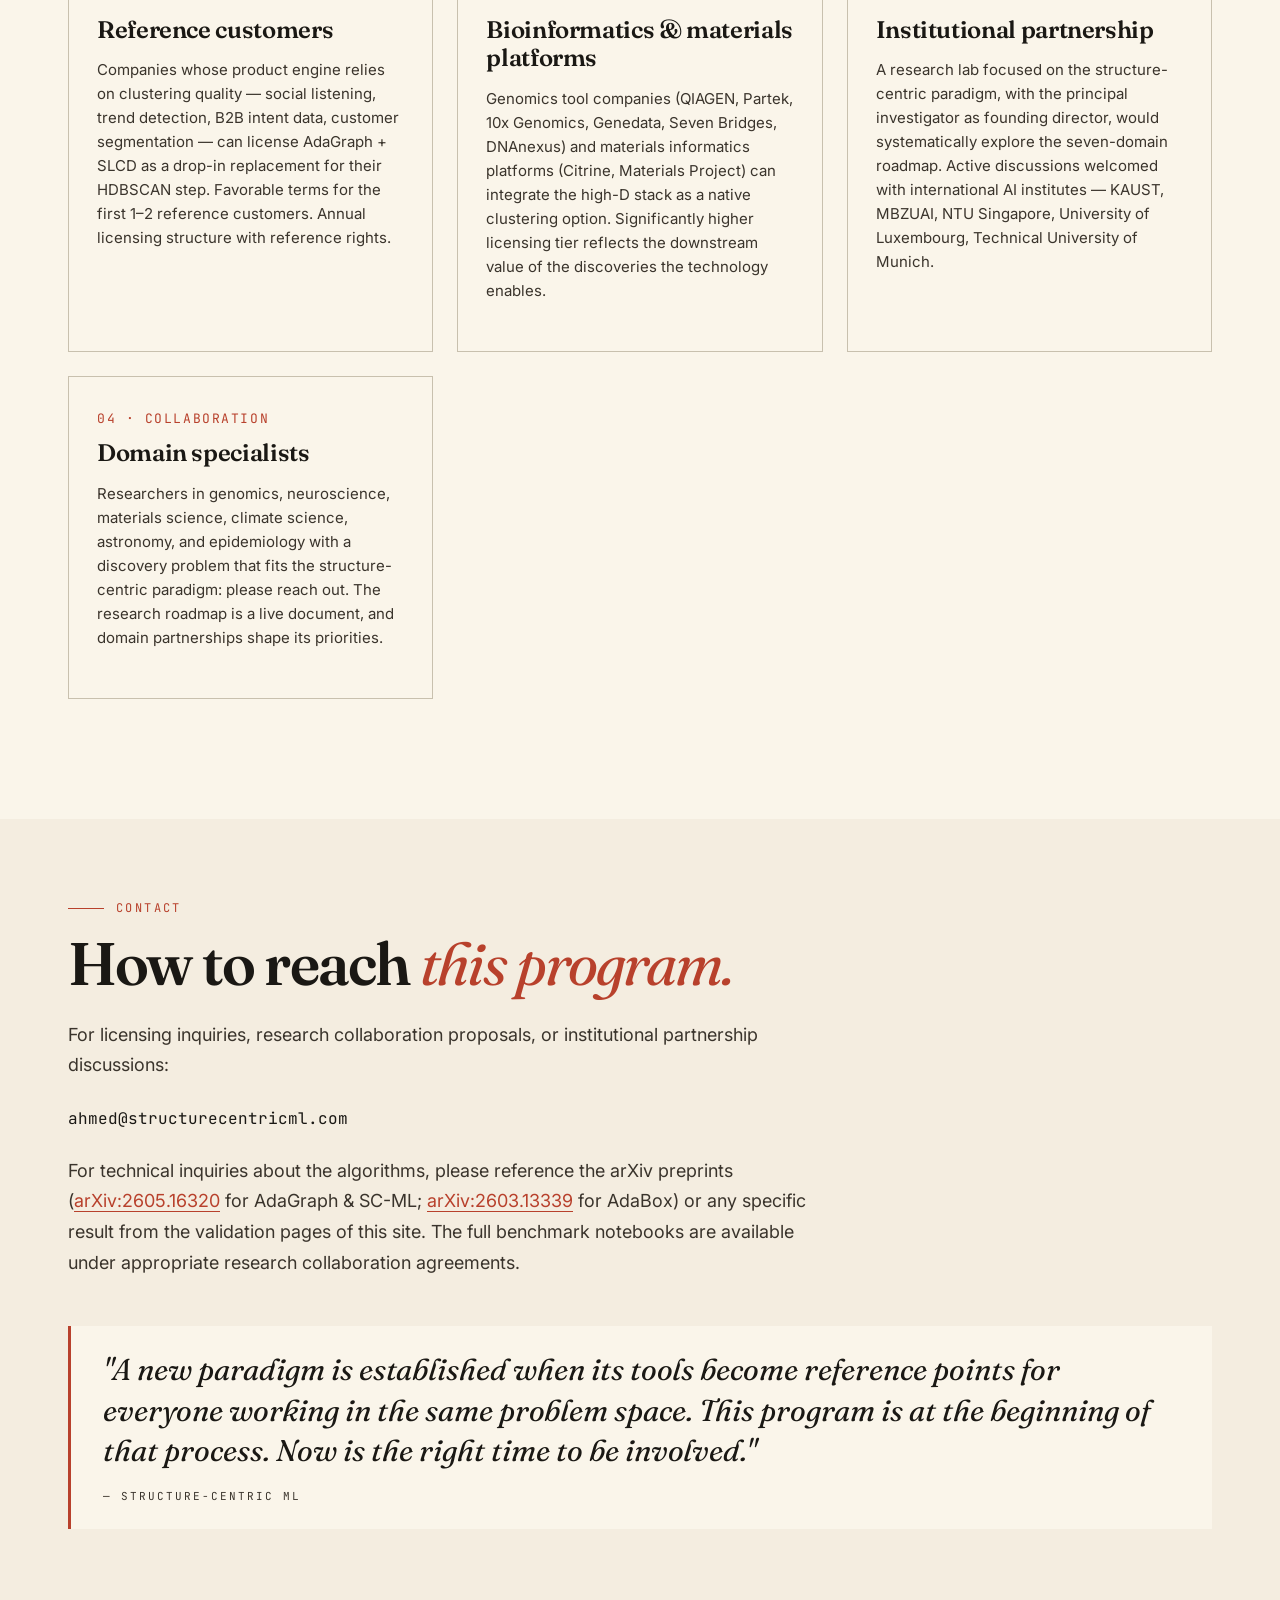
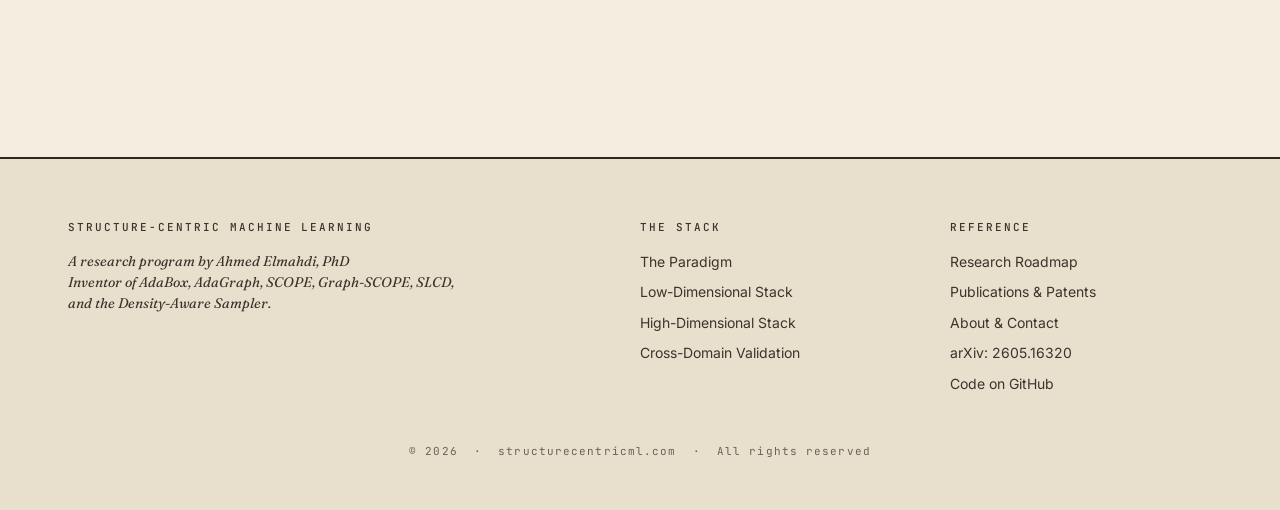
==== commit a130ef71: "Add link to GitHub repository in about.html" ====
--- a/about.html
+++ b/about.html
@@ -165,6 +165,7 @@
         <li><a href="publications.html">Publications &amp; Patents</a></li>
         <li><a href="about.html">About &amp; Contact</a></li>
         <li><a href="https://arxiv.org/abs/2605.16320">arXiv: 2605.16320</a></li>
+        <li><a href="https://github.com/When-Plan-B-Comes-First/scml">Code on GitHub</a></li>
       </ul>
     </div>
   </div>
